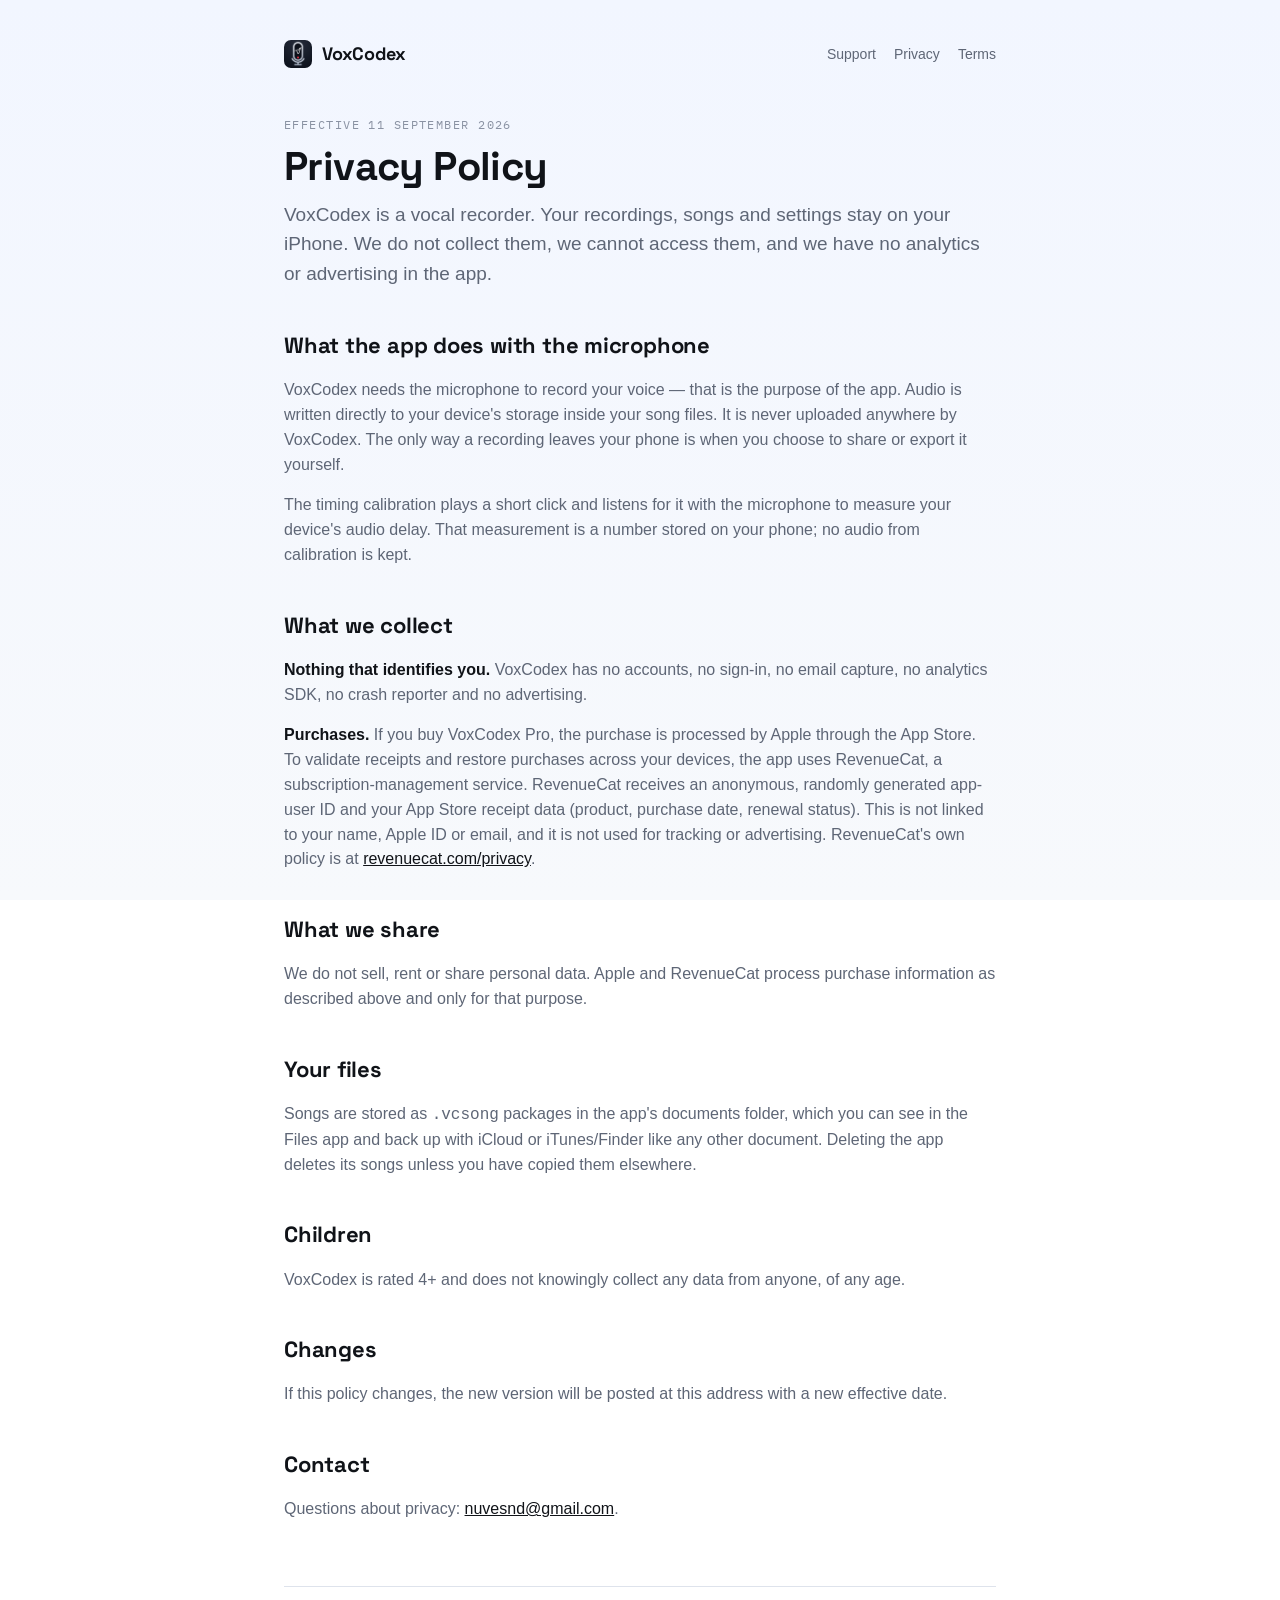
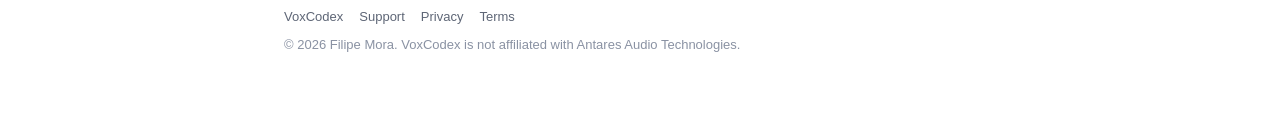
==== privacy.html @ df7e2e2b "VoxCodex privacy, terms and support pages" ====
<!doctype html><html lang="en"><head><meta charset="utf-8"><meta name="viewport" content="width=device-width,initial-scale=1"><title>VoxCodex — Privacy Policy</title><link rel="preconnect" href="https://fonts.googleapis.com"><link href="https://fonts.googleapis.com/css2?family=IBM+Plex+Mono:wght@600&family=Space+Grotesk:wght@500;700&display=swap" rel="stylesheet"><link rel="stylesheet" href="style.css"></head><body><div class="wrap"><header class="top"><a class="brand" href="index.html"><img src="icon.png" alt="">VoxCodex</a><nav><a href="support.html">Support</a><a href="privacy.html">Privacy</a><a href="terms.html">Terms</a></nav></header>
<p class="eyebrow">Effective 11 September 2026</p>
<h1>Privacy Policy</h1>
<p class="lede">VoxCodex is a vocal recorder. Your recordings, songs and settings stay on your iPhone. We do not collect them, we cannot access them, and we have no analytics or advertising in the app.</p>
<h2>What the app does with the microphone</h2>
<p>VoxCodex needs the microphone to record your voice — that is the purpose of the app. Audio is written directly to your device's storage inside your song files. It is never uploaded anywhere by VoxCodex. The only way a recording leaves your phone is when you choose to share or export it yourself.</p>
<p>The timing calibration plays a short click and listens for it with the microphone to measure your device's audio delay. That measurement is a number stored on your phone; no audio from calibration is kept.</p>
<h2>What we collect</h2>
<p><b>Nothing that identifies you.</b> VoxCodex has no accounts, no sign-in, no email capture, no analytics SDK, no crash reporter and no advertising.</p>
<p><b>Purchases.</b> If you buy VoxCodex Pro, the purchase is processed by Apple through the App Store. To validate receipts and restore purchases across your devices, the app uses RevenueCat, a subscription-management service. RevenueCat receives an anonymous, randomly generated app-user ID and your App Store receipt data (product, purchase date, renewal status). This is not linked to your name, Apple ID or email, and it is not used for tracking or advertising. RevenueCat's own policy is at <a href="https://www.revenuecat.com/privacy">revenuecat.com/privacy</a>.</p>
<h2>What we share</h2>
<p>We do not sell, rent or share personal data. Apple and RevenueCat process purchase information as described above and only for that purpose.</p>
<h2>Your files</h2>
<p>Songs are stored as <code>.vcsong</code> packages in the app's documents folder, which you can see in the Files app and back up with iCloud or iTunes/Finder like any other document. Deleting the app deletes its songs unless you have copied them elsewhere.</p>
<h2>Children</h2>
<p>VoxCodex is rated 4+ and does not knowingly collect any data from anyone, of any age.</p>
<h2>Changes</h2>
<p>If this policy changes, the new version will be posted at this address with a new effective date.</p>
<h2>Contact</h2>
<p>Questions about privacy: <a href="mailto:nuvesnd@gmail.com">nuvesnd@gmail.com</a>.</p>
<footer><a href="index.html">VoxCodex</a><a href="support.html">Support</a><a href="privacy.html">Privacy</a><a href="terms.html">Terms</a><div style="margin-top:8px">© 2026 Filipe Mora. VoxCodex is not affiliated with Antares Audio Technologies.</div></footer></div></body></html>
---- style.css ----
:root{--ink:#101318;--deep:#5E6676;--meta:#8A92A3;--hair:#DEE3EC;--pri:#C9D1E0;--canvas:#101218;--red:#FF1F3D;--ok:#6C9BD1}
*{box-sizing:border-box}
html,body{margin:0;background:linear-gradient(180deg,#F2F6FF 0%,#F7F9FC 100%) fixed;color:var(--ink);font:16px/1.55 -apple-system,"SF Pro Text","Helvetica Neue",Arial,sans-serif}
a{color:var(--ink)}
.wrap{max-width:760px;margin:0 auto;padding:40px 24px 80px}
header.top{display:flex;align-items:center;justify-content:space-between;gap:16px;margin-bottom:48px}
.brand{display:flex;align-items:center;gap:10px;text-decoration:none;font-family:"Space Grotesk",sans-serif;font-weight:700;font-size:18px;letter-spacing:-.01em}
.brand img{width:28px;height:28px;border-radius:7px}
nav a{font-size:14px;color:var(--deep);text-decoration:none;margin-left:18px}
nav a:hover{color:var(--ink)}
h1{font-family:"Space Grotesk",sans-serif;font-weight:700;font-size:40px;line-height:1.08;letter-spacing:-.015em;margin:0 0 12px}
h2{font-family:"Space Grotesk",sans-serif;font-weight:700;font-size:22px;letter-spacing:-.01em;margin:40px 0 8px}
.lede{font-size:19px;color:var(--deep);margin:0 0 28px}
p,li{color:var(--deep)}
p b,li b{color:var(--ink);font-weight:600}
.eyebrow{font-family:"IBM Plex Mono",monospace;font-size:12px;letter-spacing:.12em;text-transform:uppercase;color:var(--meta);margin:0 0 10px}
.card{background:#fff;border:1px solid var(--hair);border-radius:14px;padding:18px 20px;margin:14px 0}
.grid{display:grid;grid-template-columns:repeat(auto-fit,minmax(220px,1fr));gap:14px;margin:22px 0}
.grid .card{margin:0}
.card h3{font-family:"Space Grotesk",sans-serif;font-size:16px;margin:0 0 6px}
.card p{font-size:14px;margin:0}
.cta{display:inline-block;background:var(--ink);color:#fff;text-decoration:none;font-weight:600;border-radius:12px;padding:12px 20px;margin:8px 0 0}
.meta{font-size:13px;color:var(--meta)}
footer{margin-top:64px;border-top:1px solid var(--hair);padding-top:20px;font-size:13px;color:var(--meta)}
footer a{color:var(--deep);text-decoration:none;margin-right:16px}
hr{border:0;border-top:1px solid var(--hair);margin:32px 0}
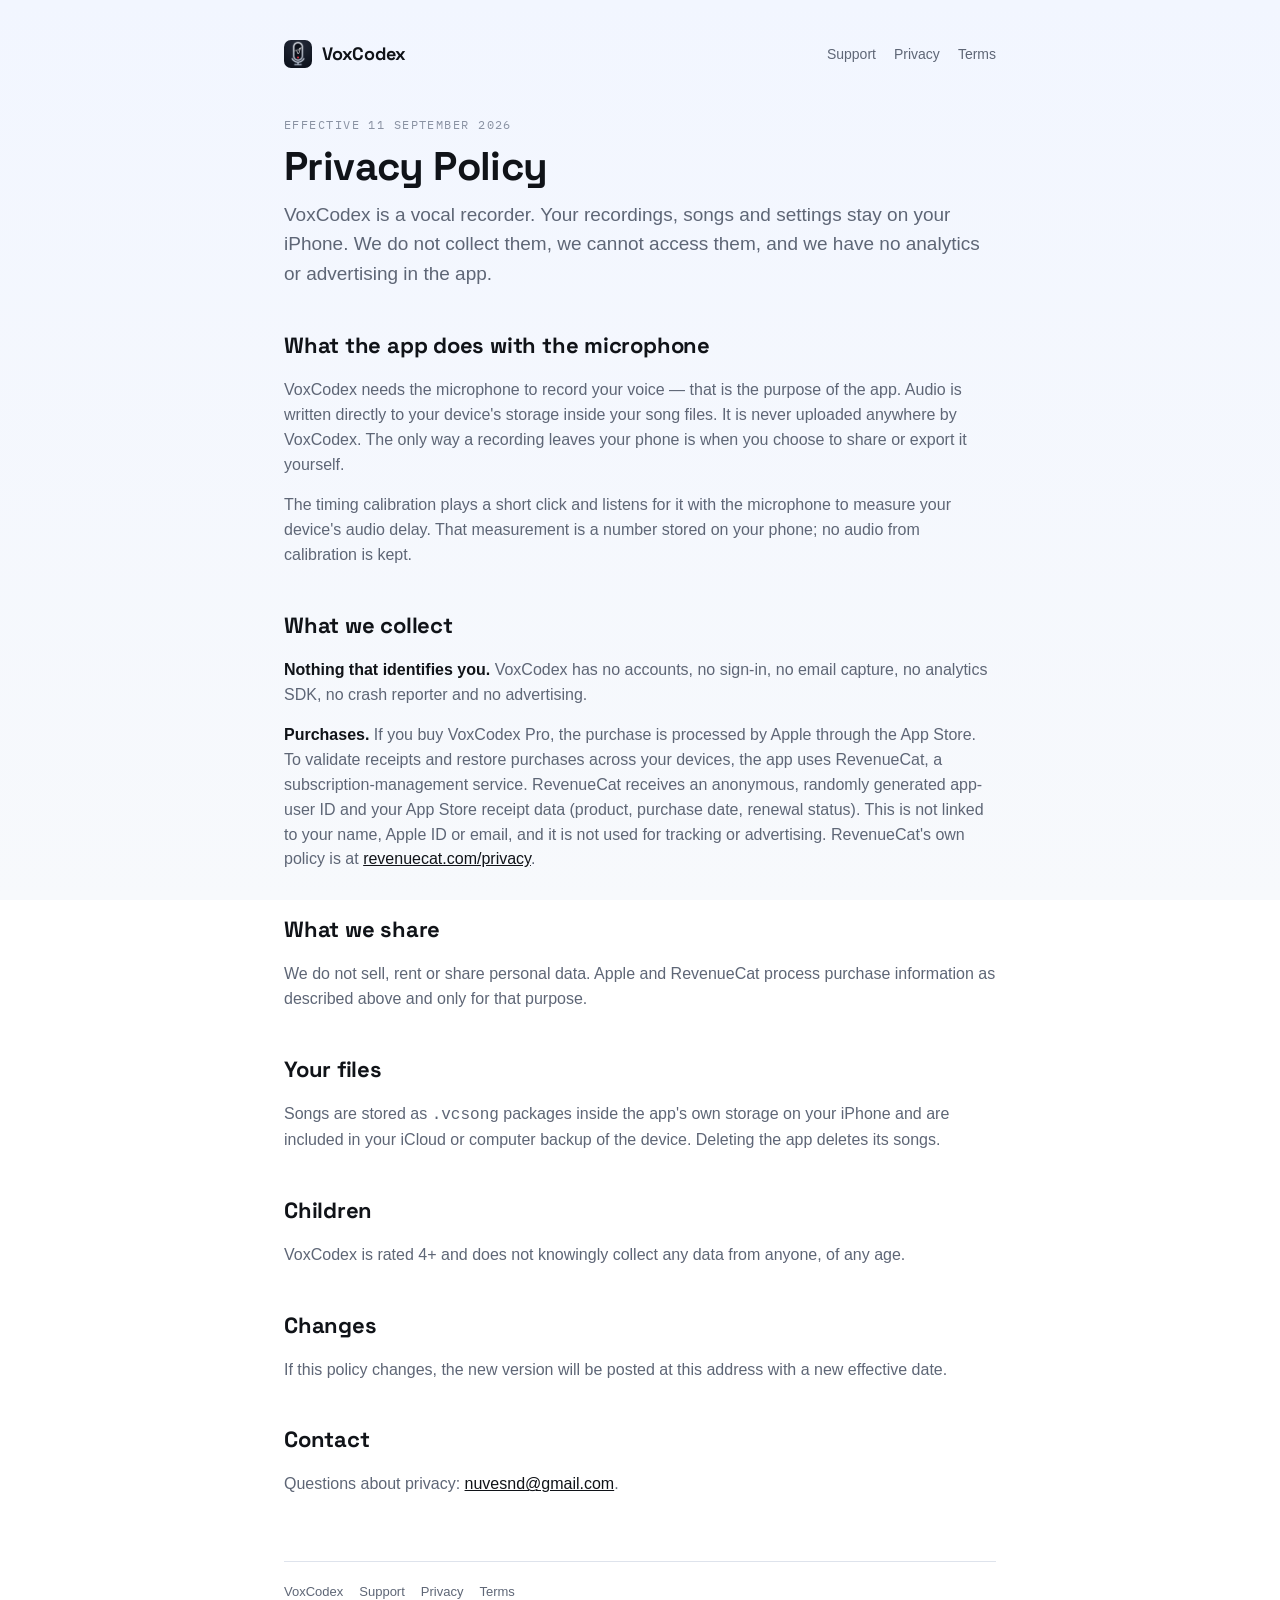
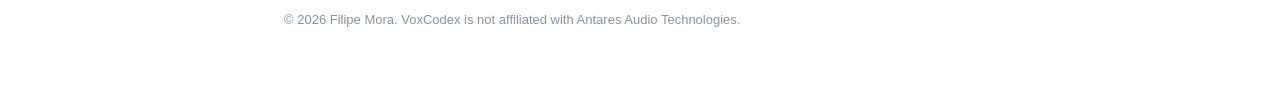
==== commit 18c0a5c7: "Free tier is the whole studio; songs are not in the Files app" ====
--- a/privacy.html
+++ b/privacy.html
@@ -11,7 +11,7 @@
 <h2>What we share</h2>
 <p>We do not sell, rent or share personal data. Apple and RevenueCat process purchase information as described above and only for that purpose.</p>
 <h2>Your files</h2>
-<p>Songs are stored as <code>.vcsong</code> packages in the app's documents folder, which you can see in the Files app and back up with iCloud or iTunes/Finder like any other document. Deleting the app deletes its songs unless you have copied them elsewhere.</p>
+<p>Songs are stored as <code>.vcsong</code> packages inside the app's own storage on your iPhone and are included in your iCloud or computer backup of the device. Deleting the app deletes its songs.</p>
 <h2>Children</h2>
 <p>VoxCodex is rated 4+ and does not knowingly collect any data from anyone, of any age.</p>
 <h2>Changes</h2>
